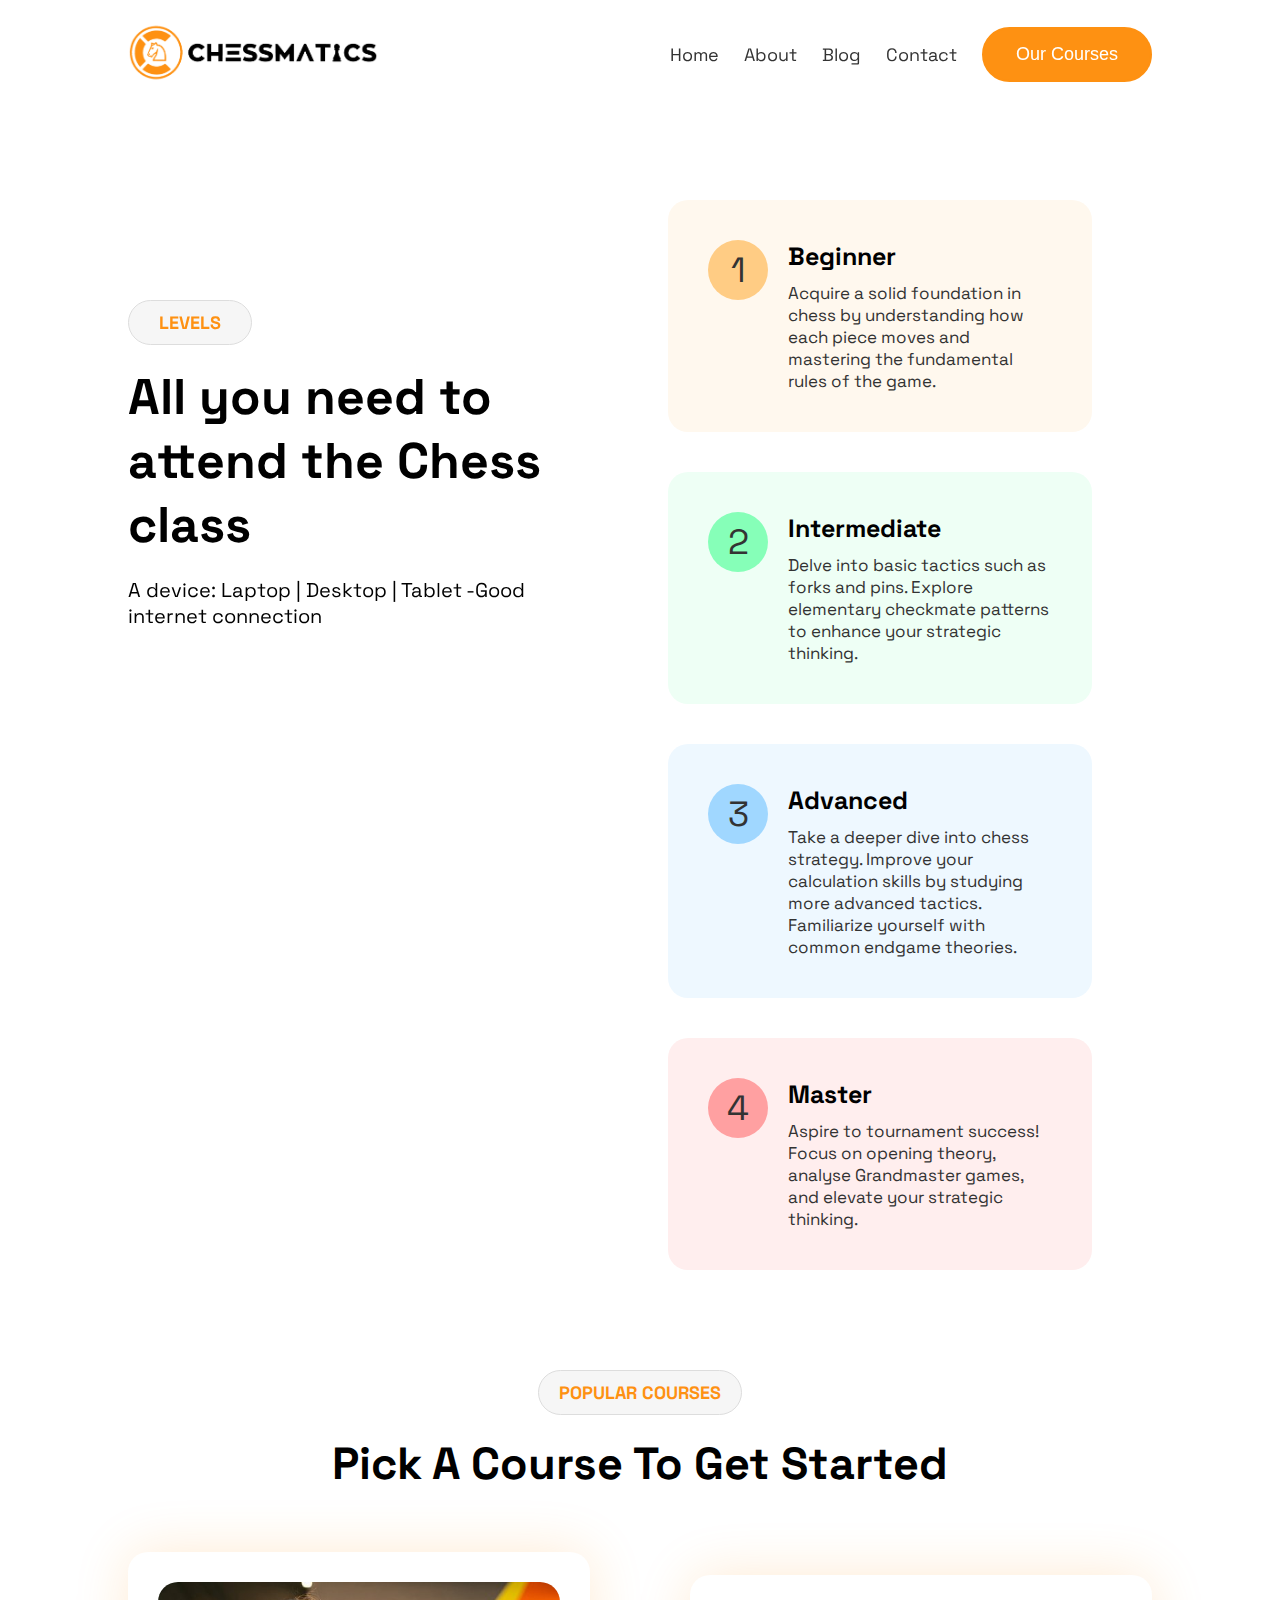
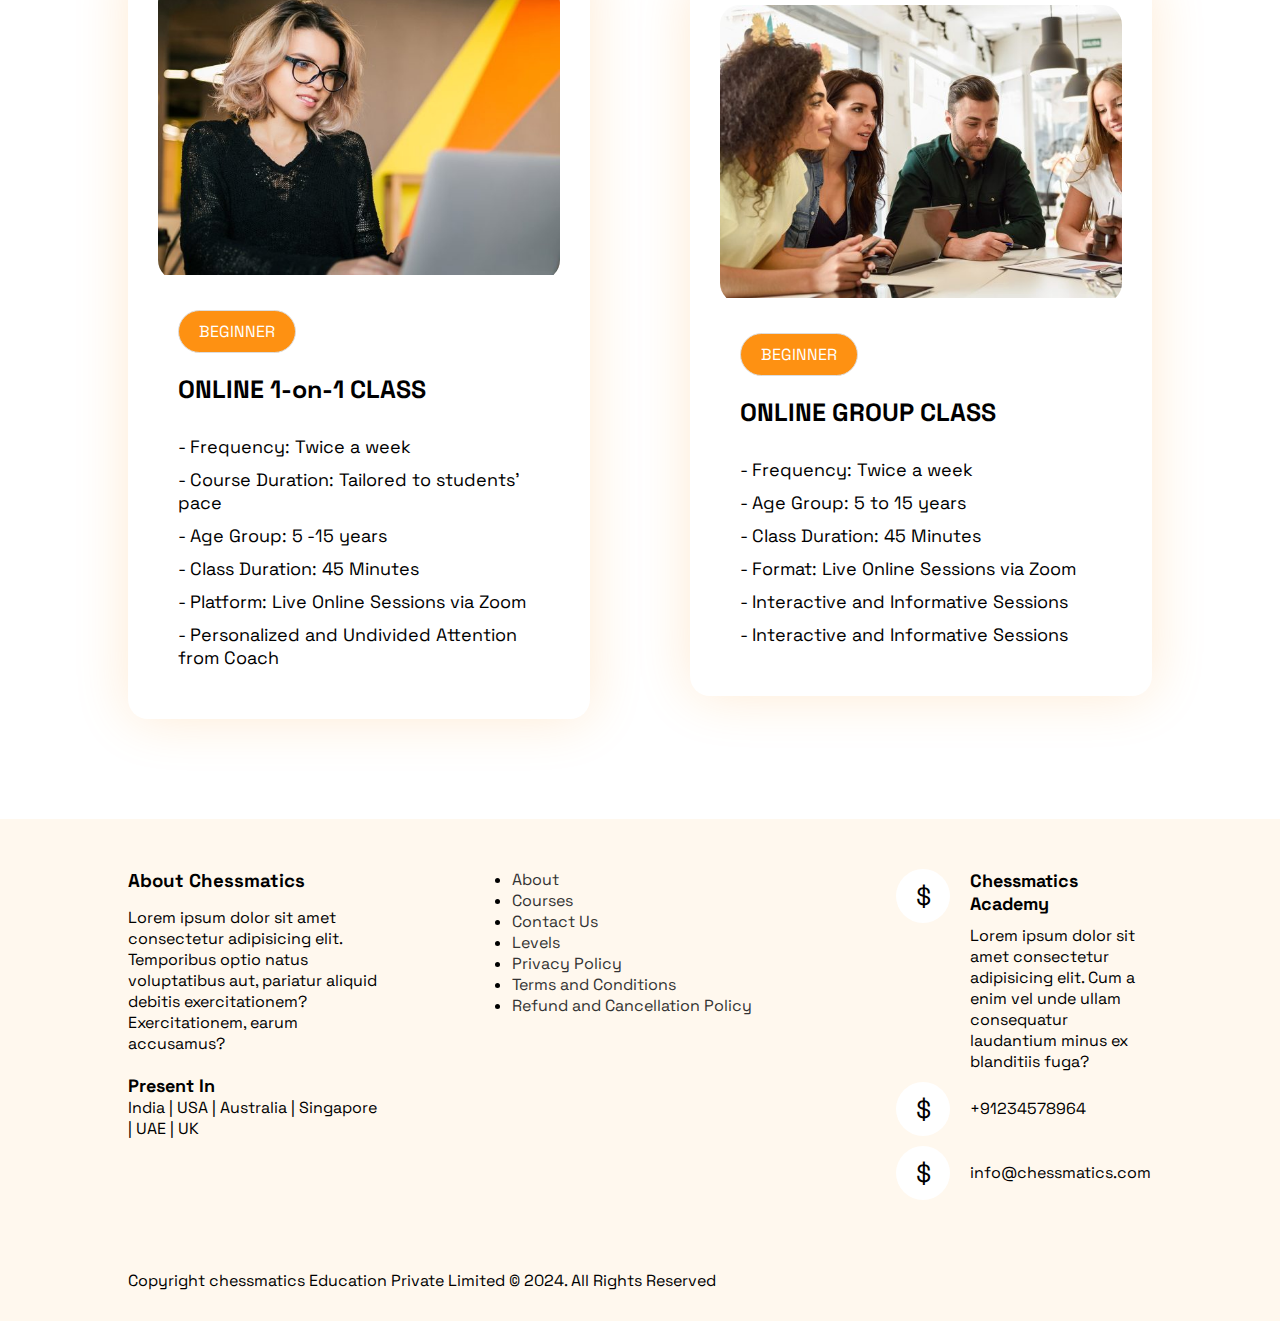
==== courses.html @ 4edd831e "first commit" ====
<!DOCTYPE html>
<html lang="en">
  <head>
    <meta charset="UTF-8" />
    <meta name="viewport" content="width=device-width, initial-scale=1.0" />
    <title>Chess Academy</title>
    <link rel="stylesheet" href="./css/style.css" />
  </head>
  <body>
    <header>
      <div class="container">
        <nav class="my-nav">
          <input type="checkbox" id="nav-check" checked />
          <div class="logo">
            <img src="./images/logo.png" alt="" />
          </div>
          <ul class="nav-links">
            <li><a href="./index.html">Home</a></li>
            <li><a href="#">About</a></li>
            <li><a href="#">Blog</a></li>
            <li><a href="#">Contact</a></li>
            <li><button>Our Courses</button></li>
          </ul>

          <div class="nav-btn">
            <label for="nav-check">
              <span></span>
              <span></span>
              <span></span>
            </label>
          </div>
        </nav>
      </div>
    </header>

    <section id="levels ">
      <div class="container coursesLevels">
        <div class="levelsContent">
          <div class="levelsLeft">
            <h5>Levels</h5>
            <h2>All you need to attend the Chess class</h2>
            <p>A device: Laptop | Desktop | Tablet -Good internet connection</p>
          </div>
          <div class="levelsRight">
            <div class="levelBox">
              <div class="levelBadge">1</div>
              <div>
                <h4>Beginner</h4>
                <p>
                  Acquire a solid foundation in chess by understanding how each
                  piece moves and mastering the fundamental rules of the game.
                </p>
              </div>
            </div>
            <div class="levelBox">
              <div class="levelBadge">2</div>
              <div>
                <h4>Intermediate</h4>
                <p>
                  Delve into basic tactics such as forks and pins. Explore
                  elementary checkmate patterns to enhance your strategic
                  thinking.
                </p>
              </div>
            </div>
            <div class="levelBox">
              <div class="levelBadge">3</div>
              <div>
                <h4>Advanced</h4>
                <p>
                  Take a deeper dive into chess strategy. Improve your
                  calculation skills by studying more advanced tactics.
                  Familiarize yourself with common endgame theories.
                </p>
              </div>
            </div>
            <div class="levelBox">
              <div class="levelBadge">4</div>
              <div>
                <h4>Master</h4>
                <p>
                  Aspire to tournament success! Focus on opening theory, analyse
                  Grandmaster games, and elevate your strategic thinking.
                </p>
              </div>
            </div>
          </div>
        </div>
      </div>
    </section>

    <section id="courses">
      <div class="container">
        <div class="heading">
          <h4>popular courses</h4>
          <h2>Pick A Course To Get Started</h2>
        </div>

        <div class="courseGrid">
          <div class="courseBox">
            <div class="courseImage">
              <img src="./images/course1.jpg" alt="course image" />
            </div>
            <div class="courseContent">
              <div class="courseBadge">Beginner</div>
              <h3>ONLINE 1-on-1 CLASS</h3>
              <div class="courseDetails">
                <p>- Frequency: Twice a week</p>
                <p>- Course Duration: Tailored to students' pace</p>
                <p>- Age Group: 5 -15 years</p>
                <p>- Class Duration: 45 Minutes</p>
                <p>- Platform: Live Online Sessions via Zoom</p>
                <p>- Personalized and Undivided Attention from Coach</p>
              </div>
            </div>
          </div>
          <div class="courseBox">
            <div class="courseImage">
              <img src="./images/course2.jpg" alt="course image" />
            </div>
            <div class="courseContent">
              <div class="courseBadge">Beginner</div>
              <h3>ONLINE GROUP CLASS</h3>
              <div class="courseDetails">
                <p>- Frequency: Twice a week</p>
                <p>- Age Group: 5 to 15 years</p>
                <p>- Class Duration: 45 Minutes</p>
                <p>- Format: Live Online Sessions via Zoom</p>
                <p>- Interactive and Informative Sessions</p>
                <p>- Interactive and Informative Sessions</p>
              </div>
            </div>
          </div>
        </div>
      </div>
    </section>


    <footer>
      <div class="container">
        <div class="footerTop">
          <div class="footerAbout">
            <h3>About Chessmatics</h3>
            <p>
              Lorem ipsum dolor sit amet consectetur adipisicing elit.
              Temporibus optio natus voluptatibus aut, pariatur aliquid debitis
              exercitationem? Exercitationem, earum accusamus?
            </p>

            <div>
              <h5>Present In</h5>
              <p>India | USA | Australia | Singapore | UAE | UK</p>
            </div>
          </div>
          <div class="footerLinks">
            <ul>
              <li><a href="#">About</a></li>
              <li><a href="#">Courses</a></li>
              <li><a href="#">Contact Us</a></li>
              <li><a href="#">Levels</a></li>
              <li><a href="#">Privacy Policy</a></li>
              <li><a href="#">Terms and Conditions</a></li>
              <li><a href="#">Refund and Cancellation Policy</a></li>
            </ul>
          </div>
          <div class="footerContact">
            <div>
              <span>$</span>
              <div>
                <h5>Chessmatics Academy</h5>
                <p>
                  Lorem ipsum dolor sit amet consectetur adipisicing elit. Cum a
                  enim vel unde ullam consequatur laudantium minus ex blanditiis
                  fuga?
                </p>
              </div>
            </div>
            <div>
              <span>$</span>
              <span>+91234578964</span>
            </div>
            <div>
              <span>$</span>
              <span>info@chessmatics.com</span>
            </div>
          </div>
        </div>
        <div class="foooterBottom">
          Copyright chessmatics Education Private Limited © 2024. All Rights
          Reserved
        </div>
      </div>
    </footer>

    <script>
      window.addEventListener("scroll", function () {
        let header = document.querySelector("header");
        header.classList.toggle("sticky", window.scrollY > 0);
      });
    </script>
  </body>
</html>
---- css/style.css ----
@import url("https://fonts.googleapis.com/css2?family=Space+Grotesk:wght@300..700&family=Urbanist:ital,wght@0,100..900;1,100..900&display=swap");

* {
  margin: 0;
  padding: 0;
  box-sizing: border-box;
}

html {
  scroll-behavior: smooth;
}

body {
  font-family: "Space Grotesk", sans-serif;
  overflow-x: hidden;
}

:root {
  --primaryColor: #fe9112;
  --black: #333;
  --white: #fff;
}

.container {
  width: 80vw;
  margin: 0 auto;
}

ul {
  list-style: none;
}

a {
  text-decoration: none;
}

img {
  width: 100%;
  height: 100%;
}

/* Navbar start  */

header {
  position: fixed;
  left: 0;
  top: 0;
  width: 100%;
  padding: 20px 0;
  transition: 0.5s;
  z-index: 10000;
}

header.sticky {
  background: var(--white);
  padding: 10px 0;
}

.my-nav > .nav-btn {
  display: none;
}

.my-nav > #nav-check {
  display: none;
}

header .container {
  position: relative;
}

nav {
  display: flex;
  align-items: center;
  justify-content: space-between;
}

.logo {
  max-width: 250px;
}

.nav-links {
  display: flex;
  align-items: center;
  justify-content: center;
  gap: 25px;
}

.nav-links li a {
  color: var(--black);
  font-size: 18px;
}

.nav-links li:hover a {
  transition: all 0.25s ease;
  color: var(--primaryColor);
}

.nav-links button {
  outline: none;
  border: none;
  background: var(--primaryColor);
  border: 2px solid var(--primaryColor);
  padding: 15px 32px;
  color: #fff;
  font-size: 18px;
  border-radius: 60px;
  cursor: pointer;
  transition: all 0.3s ease;
}

.nav-links button:hover {
  background: transparent;
  border: 2px solid var(--primaryColor);
  color: var(--black);
}

@media (max-width: 760px) {
  .logo {
    max-width: 200px;
  }


  .my-nav > .nav-btn {
    display: inline-block;
    position: absolute;
    right: 10px;
    top: 5px;
  }
  .my-nav > .nav-btn > label {
    transition: 0.6s;
    display: inline-block;
    width: 50px;
    height: 50px;
    padding: 13px;
    cursor: pointer;
  }
  .my-nav > .nav-btn > label span {
    transition: 0.2s;
  }

  #nav-check:checked ~ .nav-btn > label span:first-child {
    rotate: 45deg;
    transform-origin: top left;
    margin-left: 2px;
  }
  #nav-check:checked ~ .nav-btn > label span:last-child {
    rotate: -45deg;
    margin-top: -13px;
    transform-origin: bottom right;
  }
  #nav-check:checked ~ .nav-btn > label span:nth-child(2) {
    display: none !important;
  }

  .my-nav > .nav-btn > label > span {
    display: block;
    width: 25px;
    height: 10px;
    border-top: 2px solid #000000;
  }
  .my-nav > .nav-links {
    position: absolute;
    display: block;
    width: 100vw;
    background-color: #ffffff;
    height: 0px;
    transition: all 0.3s ease-in;
    overflow-y: hidden;
    top: 65px;
    left: -15px;
    padding: 0px 20px;
    display: flex;
    flex-direction: column;
    align-items: flex-start;
    justify-content: start;
  }

  .my-nav > .nav-links > a {
    display: block;
    width: 100%;
  }
  .my-nav > #nav-check:not(:checked) ~ .nav-links {
    height: 0px;
  }
  .my-nav > #nav-check:checked ~ .nav-links {
    height: calc(100vh - 50px);
    overflow-y: auto;
    padding: 20px 20px;
  }
}
/* Navbar end  */

/* Hero Start  */

#hero {
  background: url(../images/2.jpg);
  width: 100vw;
  height: 100vh;
}

.heroInner {
  display: flex;
  height: 100vh;
  width: 100%;
  align-items: center;
  justify-content: space-between;
  gap: 50px;
}

.heroContent {
  width: 100%;
}

.heroContent h4 {
  background: var(--white);
  display: inline-block;
  padding: 15px 25px;
  border-radius: 50px;
  color: var(--primaryColor);
  font-size: 20px;
  text-transform: uppercase;
  margin-bottom: 20px;
}

.heroContent h1 {
  font-size: 75px;
  line-height: 1.1em;
  font-weight: 700;
  margin-bottom: 20px;
}

.heroContent p {
  font-size: 18px;
  margin-bottom: 20px;
}

.heroContent button {
}

.heroContent button {
  outline: none;
  border: none;
  background: var(--primaryColor);
  border: 2px solid var(--primaryColor);
  padding: 18px 52px;
  color: #fff;
  font-size: 18px;
  border-radius: 60px;
  cursor: pointer;
  transition: all 0.3s ease;
}

.heroContent button:hover {
  background: transparent;
  border: 2px solid var(--primaryColor);
  color: var(--black);
}

.heroImage {
  width: 100%;
}

/* Hero end  */

/* Levels Start  */

#levels {
  padding: 100px 0;
}

.levelsContent {
  display: flex;
  align-items: flex-start;
  justify-content: center;
  position: relative;
}

.levelsLeft,
.levelsRight {
  width: 100%;
}

.levelsLeft {
  position: sticky;
  top: 200px;
}

.levelsLeft h5 {
  padding: 10px 30px;
  margin-bottom: 20px;
  font-size: 18px;
  color: var(--primaryColor);
  background: #f6f6f6;
  border: 1px solid #ddd;
  display: inline-block;
  border-radius: 50px;
  text-transform: uppercase;
}

.levelsLeft h2 {
  font-size: 50px;
  margin-bottom: 20px;
}

.levelsLeft p {
  font-size: 20px;
}

.levelsRight {
  display: flex;
  flex-direction: column;
  gap: 40px;
  padding: 0 60px;
}

.levelBox {
  padding: 40px 40px;
  border-radius: 20px;
  display: flex;
  gap: 20px;
  align-items: flex-start;
  justify-content: center;
  background: #f5f5f5;
  max-width: 600px;
}

.levelBox:nth-child(1) {
  background: #fff8ee;
}
.levelBox:nth-child(2) {
  background: #eefff5;
}
.levelBox:nth-child(3) {
  background: #eef8ff;
}
.levelBox:nth-child(4) {
  background: #ffeeee;
}

.levelBox h4 {
  font-size: 25px;
  margin-bottom: 10px;
}

.levelBox p {
  font-size: 17px;
  color: var(--black);
}

.levelBadge {
  padding: 30px;
  height: 50px;
  width: 50px;
  border-radius: 50%;
  display: flex;
  align-items: center;
  justify-content: center;
  background: var(--primaryColor);
  font-size: 35px;
  color: var(--black);
}

.levelBox:nth-child(1) .levelBadge {
  background: #ffcc84;
}
.levelBox:nth-child(2) .levelBadge {
  background: #86ffb8;
}
.levelBox:nth-child(3) .levelBadge {
  background: #a0d7ff;
}
.levelBox:nth-child(4) .levelBadge {
  background: #ffa0a1;
}

.coursesLevels{
  padding-top: 200px;
}

.coursesLevels .levelsLeft{
  top: 300px;
}

/* Levels end  */

/* Choose Us Start */

#whyChooseUs {
  padding: 100px 0;
  background: #f9f7f3;
}

.heading {
  text-align: center;
  margin-bottom: 60px;
}

.heading h4 {
  background: #f6f6f6;
  display: inline-block;
  padding: 10px 20px;
  border-radius: 50px;
  border: 1px solid #ddd;
  color: var(--primaryColor);
  font-size: 18px;
  text-transform: uppercase;
  margin-bottom: 20px;
}

.heading h2 {
  font-size: 45px;
}

.heading h2 span {
  color: var(--primaryColor);
}

.chooseGrid {
  display: flex;
  align-items: center;
  justify-content: center;
  flex-wrap: wrap;
  gap: 30px;
}

.chooseBox {
  background: var(--white);
  padding: 30px;
  display: flex;
  flex-direction: column;
  align-items: center;
  justify-content: center;
  gap: 20px;
  text-align: center;
  width: 32%;
  min-height: 280px;
  border-radius: 20px;
  border: 2px solid var(--white);
}

.chooseBox:hover {
  box-shadow: rgba(254, 145, 18, 0.2) 0px 0px 55px -2px;
  border-color: var(--primaryColor);
}

.chooseBox p {
  margin-bottom: 10px;
}

.chooseBadge {
  padding: 20px;
  width: 60px;
  height: 60px;
  border-radius: 50%;
  font-size: 25px;
  display: flex;
  align-items: center;
  justify-content: center;
  background: #fe901221;
  color: var(--primaryColor);
}

.chooseBox h3 {
  font-size: 25px;
}

/* Choose Us end */

/* Course Start  */

#courses {
  padding: 100px 0;
}

.courseGrid {
  display: flex;
  align-items: center;
  justify-content: space-between;
  gap: 100px;
}

.courseBox {
  width: 100%;
  box-shadow: rgba(254, 145, 18, 0.2) 0px 0px 55px -2px;
  padding: 30px;

  gap: 10px;
  border-radius: 20px;
}

.courseContent {
  display: flex;
  align-items: flex-start;
  flex-direction: column;
  padding: 20px 20px;
  gap: 10px;
}

.courseImage {
  width: 100%;
  height: auto;
  border-radius: 20px;
  overflow: hidden;
}

.courseBadge {
  padding: 10px 20px;
  border-radius: 50px;
  border: 1px solid #ddd;
  background: var(--primaryColor);
  color: var(--white);
  font-size: 16px;
  text-transform: uppercase;
  margin-bottom: 20px;
  margin: 10px 0 10px 0;
}

.courseBox h3 {
  font-size: 25px;
}

.courseDetails {
  display: flex;
  flex-direction: column;
  align-items: flex-start;
  gap: 10px;
  font-size: 18px;
  margin-top: 20px;
}

/* Course end  */

/* Advantage Start  */

#advantage {
  padding: 100px 0;
}

#advantage h2 {
  font-size: 55px;
}

.advantageGrid {
  display: flex;
  align-items: center;
  justify-content: center;
  gap: 60px;
  row-gap: 100px;
  margin-top: 100px;
  flex-wrap: wrap;
}

.advantageBox {
  display: flex;
  flex-direction: column;
  align-items: center;
  justify-content: center;
  text-align: center;
  gap: 20px;
  width: 30%;
}

.advantageBox img {
  width: 80px;
}

.advantageBox p {
  font-size: 18px;
}

/* Advantage end */

/* Footer Start  */

footer {
  background: #fff8ee;
  padding-top: 50px;
  padding-bottom: 30px;
}

.footerTop {
  display: flex;
  align-items: self-start;
  justify-content: space-between;
  gap: 40px;
  padding-bottom: 70px;
}

.footerAbout {
  display: flex;
  flex-direction: column;
  gap: 15px;
}

.footerAbout h5 {
  font-size: 18px;
  margin-top: 5px;
}

.footerLinks ul {
  list-style: disc;
}

.footerLinks a {
  color: var(--black);
}

.footerContact {
  display: flex;
  flex-direction: column;
  gap: 10px;
}

.footerContact > div {
  display: flex;
  align-items: center;
  gap: 20px;
}

.footerContact > div > span:nth-child(1) {
  width: 40px;
  height: 40px;
  background: var(--white);
  padding: 27px;
  display: flex;
  align-items: center;
  justify-content: center;
  border-radius: 50px;
  font-size: 25px;
}

.footerContact > div > span:first-child {
  align-self: self-start;
}

.footerContact h5{
  font-size: 18px;
  margin-bottom: 10px;
}

.footerTop > div {
  width: 25%;
}

/* Footer end */



@media screen and (max-width: 1200px) {
  .container{
    width: 90vw;
  }

  .chooseBox{
    width: 48%;
    min-height: 300px;
  }

  .levelsRight{
    padding: 0;
  }

  .advantageBox{
    width: 47%;
  }
}
@media screen and (max-width: 768px) {
  .container{
    width: 92vw;
  }

  .heroContent h1{
    font-size: 40px;
  }

  #hero{
    height: auto;
  }

  .heroInner{
    flex-direction: column;
    padding-top: 150px;
    height: auto;
  }

  .levelsContent{
    flex-direction: column;
  }

  .levelsLeft{
    position: static;
    margin-bottom: 60px;
  }

  .levelsLeft h2{
    font-size: 35px;
  }

  .levelsRight{
    padding: 0 5px;
  }


  .chooseBox{
    width: 100%;
    min-height: 300px;
  }

  .courseGrid{
    flex-direction: column;
    gap: 30px;
  }

  .advantageBox{
    width: 100%;
  }

  .footerTop{
    flex-direction: column;
    padding: 50px 20px;
  }

  .footerTop > div{
    width: 100%;
  }
}


@media screen and (max-width: 600px) {
  .heroContent{
    display: flex;
    flex-direction: column;
    text-align: center;
    align-items: center;
    justify-content: center;
  }
  .levelBox{
    padding: 20px;
  }
  p{
    font-size: 16px ;
  }
  .levelBox p{
    font-size: 16px;
  }
}
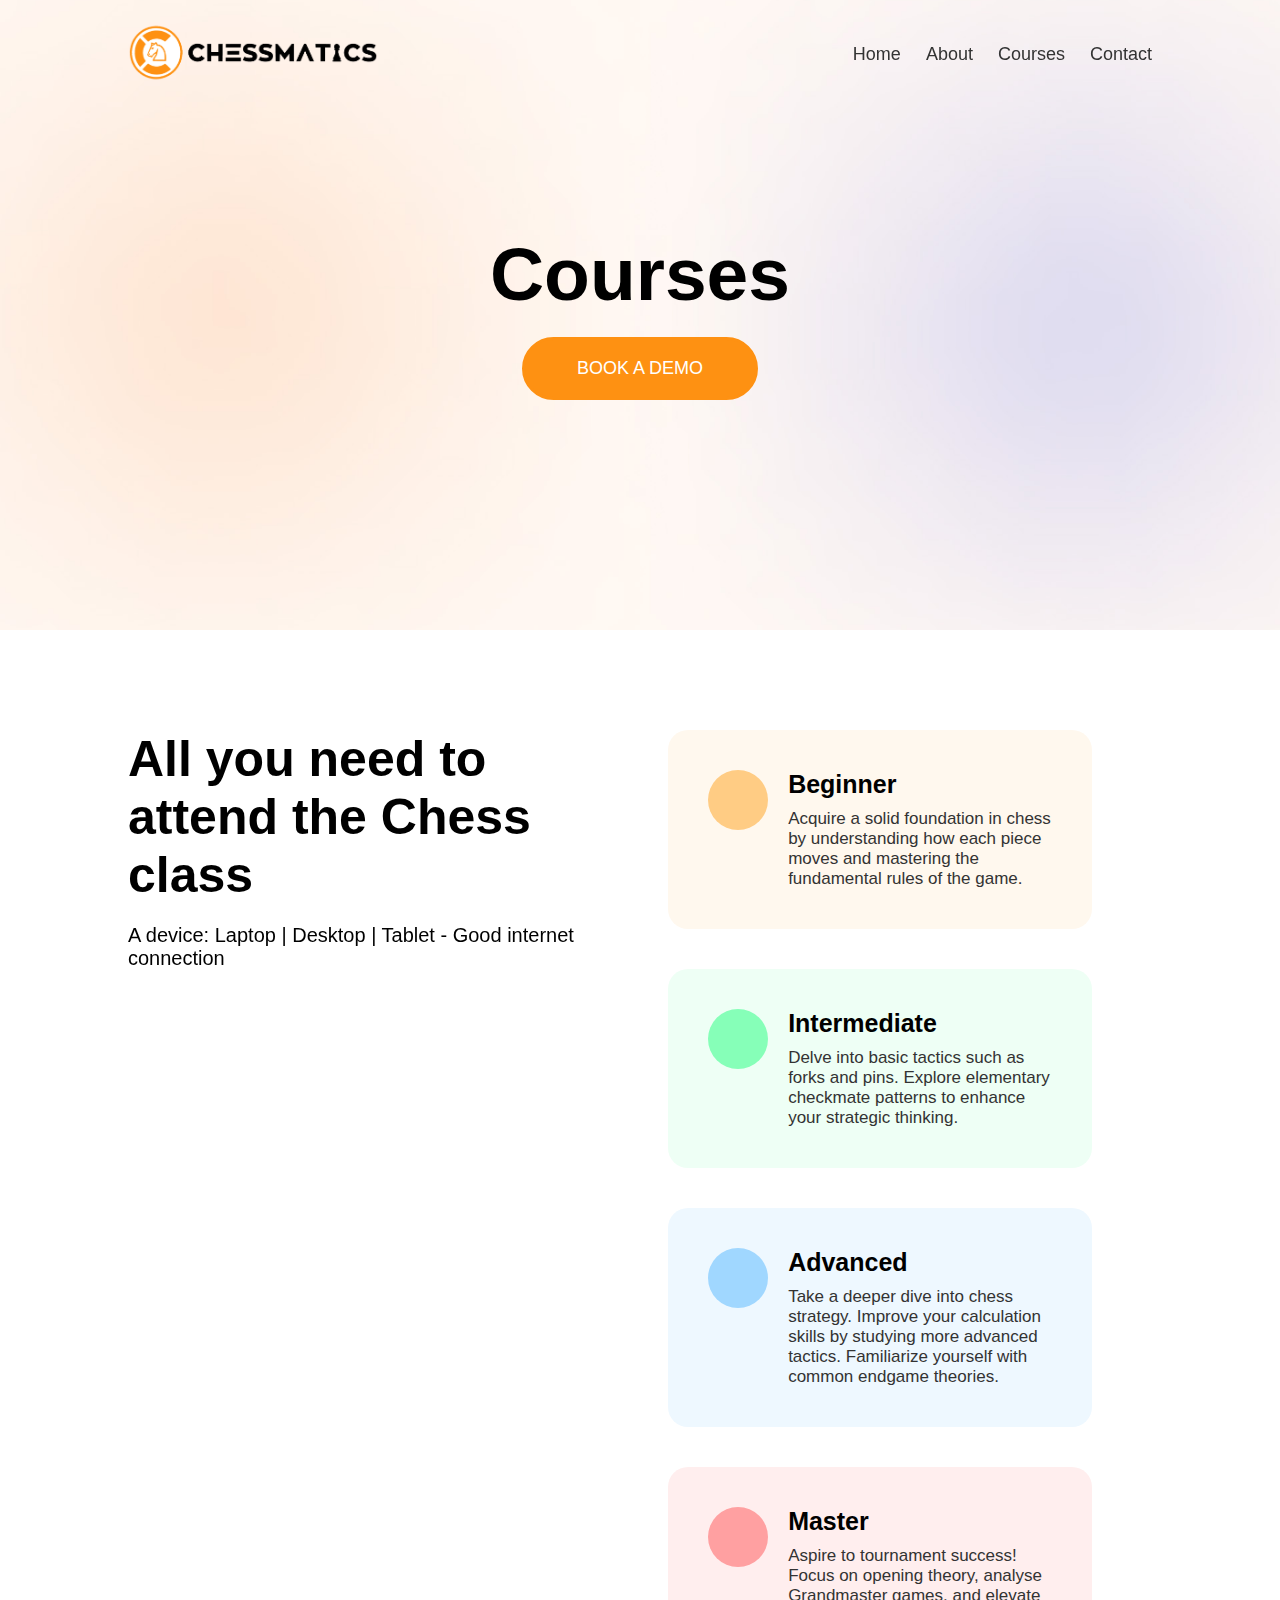
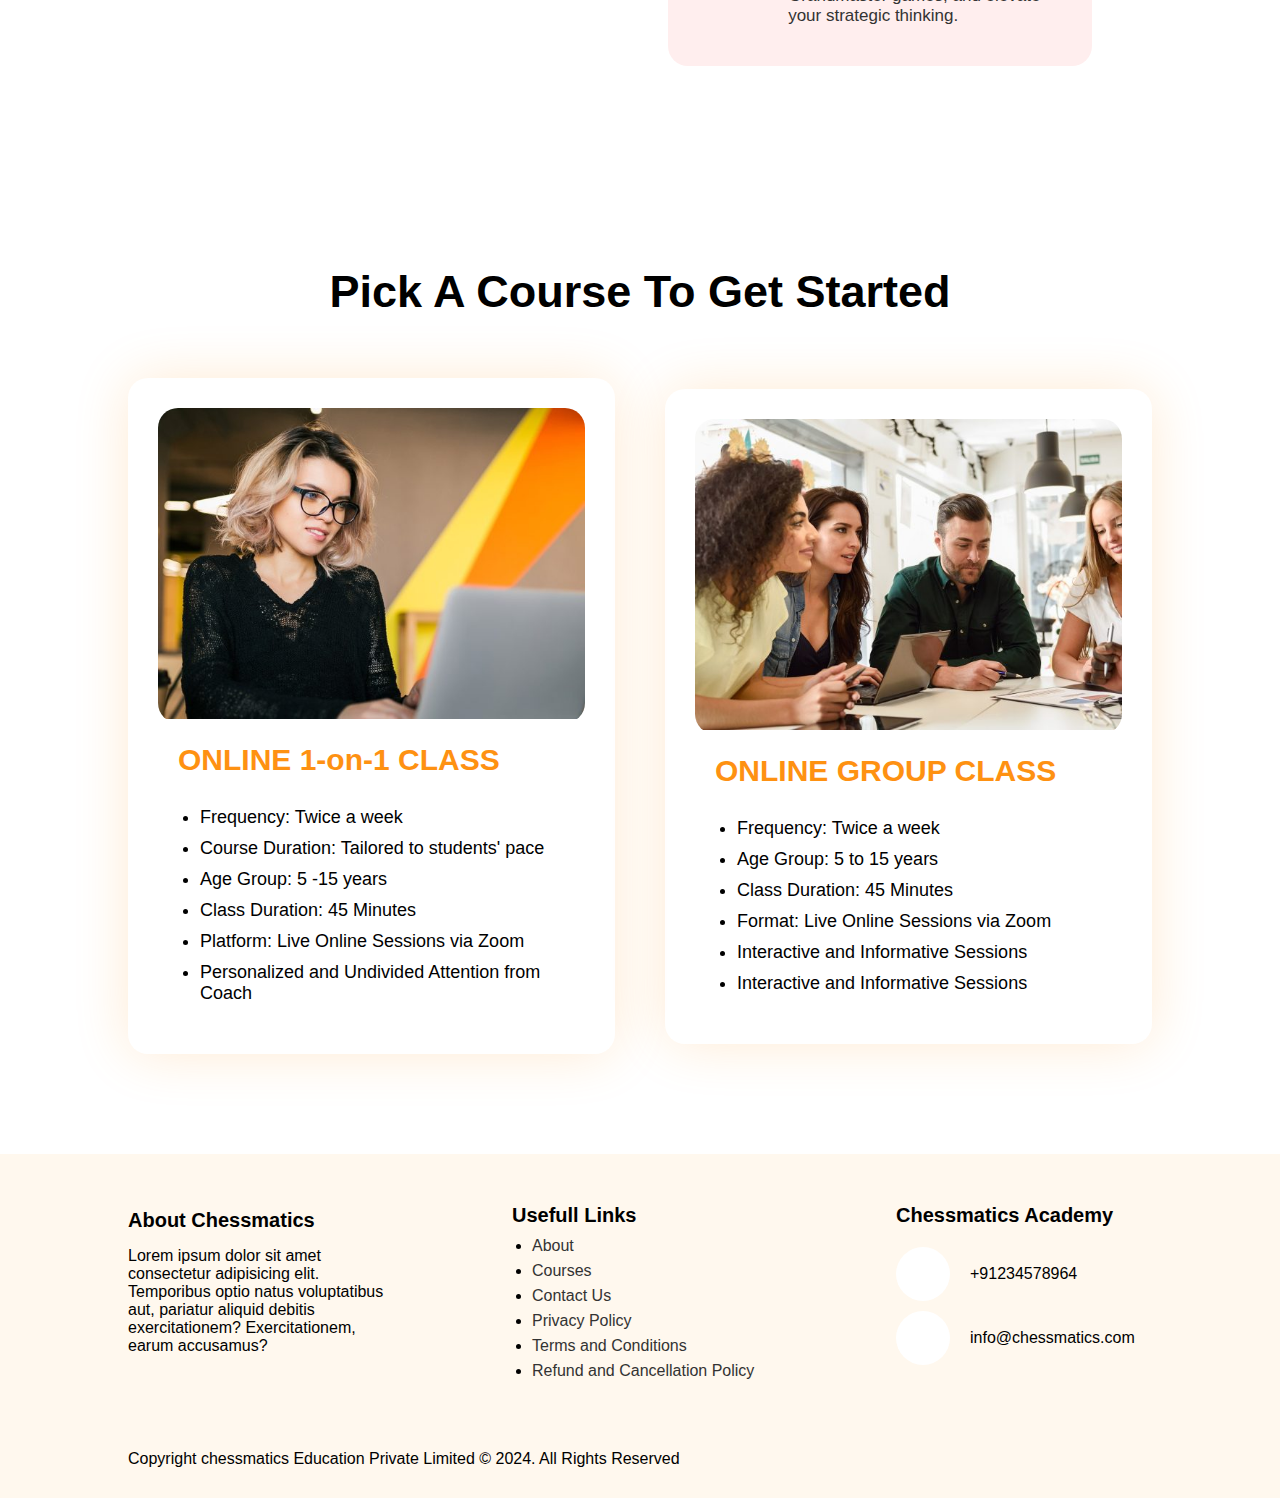
==== commit e6af8a03: "final touch" ====
--- a/courses.html
+++ b/courses.html
@@ -4,22 +4,40 @@
     <meta charset="UTF-8" />
     <meta name="viewport" content="width=device-width, initial-scale=1.0" />
     <title>Chess Academy</title>
+    <link
+      rel="stylesheet"
+      href="https://cdnjs.cloudflare.com/ajax/libs/font-awesome/6.5.2/css/all.min.css"
+      integrity="sha512-SnH5WK+bZxgPHs44uWIX+LLJAJ9/2PkPKZ5QiAj6Ta86w+fsb2TkcmfRyVX3pBnMFcV7oQPJkl9QevSCWr3W6A=="
+      crossorigin="anonymous"
+      referrerpolicy="no-referrer"
+    />
     <link rel="stylesheet" href="./css/style.css" />
   </head>
   <body>
+
+    <div class="popupForm">
+      <from class="form">
+        <i class="fa-solid fa-xmark"></i>
+        <h3>BOOK A DEMO</h3>
+        <input type="text" placeholder="Parents Name">
+      <input type="text" placeholder="Child Name">
+      <input type="text" placeholder="Phone Number">
+      <button type="submit">Submit</button>
+      </from>
+    </div>
+
     <header>
       <div class="container">
         <nav class="my-nav">
-          <input type="checkbox" id="nav-check" checked />
+          <input type="checkbox" id="nav-check" />
           <div class="logo">
             <img src="./images/logo.png" alt="" />
           </div>
           <ul class="nav-links">
             <li><a href="./index.html">Home</a></li>
             <li><a href="#">About</a></li>
-            <li><a href="#">Blog</a></li>
+            <li><a href="./courses.html">Courses</a></li>
             <li><a href="#">Contact</a></li>
-            <li><button>Our Courses</button></li>
           </ul>
 
           <div class="nav-btn">
@@ -33,17 +51,34 @@
       </div>
     </header>
 
-    <section id="levels ">
-      <div class="container coursesLevels">
+
+
+
+
+    <section id="courseHero">
+      <div class="container">
+        <div class="courseHeroInner">
+            <h1>Courses</h1>
+            <button class="book">BOOK A DEMO</button>
+        </div>
+      </div>
+    </section>
+
+    <section id="levels">
+      <div class="container">
         <div class="levelsContent">
           <div class="levelsLeft">
-            <h5>Levels</h5>
             <h2>All you need to attend the Chess class</h2>
-            <p>A device: Laptop | Desktop | Tablet -Good internet connection</p>
+            <p>
+              A device: <i class="fa-solid fa-laptop"></i> Laptop |
+              <i class="fa-solid fa-desktop"></i> Desktop |
+              <i class="fa-solid fa-tablet-screen-button"></i> Tablet - Good
+              internet connection
+            </p>
           </div>
           <div class="levelsRight">
             <div class="levelBox">
-              <div class="levelBadge">1</div>
+              <div class="levelBadge"><i class="fa-solid fa-cow"></i></div>
               <div>
                 <h4>Beginner</h4>
                 <p>
@@ -53,7 +88,7 @@
               </div>
             </div>
             <div class="levelBox">
-              <div class="levelBadge">2</div>
+              <div class="levelBadge"><i class="fa-solid fa-horse"></i></div>
               <div>
                 <h4>Intermediate</h4>
                 <p>
@@ -64,7 +99,9 @@
               </div>
             </div>
             <div class="levelBox">
-              <div class="levelBadge">3</div>
+              <div class="levelBadge">
+                <i class="fa-solid fa-republican"></i>
+              </div>
               <div>
                 <h4>Advanced</h4>
                 <p>
@@ -75,7 +112,7 @@
               </div>
             </div>
             <div class="levelBox">
-              <div class="levelBadge">4</div>
+              <div class="levelBadge"><i class="fa-solid fa-dragon"></i></div>
               <div>
                 <h4>Master</h4>
                 <p>
@@ -89,10 +126,10 @@
       </div>
     </section>
 
+
     <section id="courses">
       <div class="container">
         <div class="heading">
-          <h4>popular courses</h4>
           <h2>Pick A Course To Get Started</h2>
         </div>
 
@@ -102,33 +139,32 @@
               <img src="./images/course1.jpg" alt="course image" />
             </div>
             <div class="courseContent">
-              <div class="courseBadge">Beginner</div>
               <h3>ONLINE 1-on-1 CLASS</h3>
-              <div class="courseDetails">
-                <p>- Frequency: Twice a week</p>
-                <p>- Course Duration: Tailored to students' pace</p>
-                <p>- Age Group: 5 -15 years</p>
-                <p>- Class Duration: 45 Minutes</p>
-                <p>- Platform: Live Online Sessions via Zoom</p>
-                <p>- Personalized and Undivided Attention from Coach</p>
-              </div>
-            </div>
-          </div>
+              <ul class="courseDetails">
+                <li>Frequency: Twice a week</li>
+                <li>Course Duration: Tailored to students' pace</li>
+                <li>Age Group: 5 -15 years</li>
+                <li>Class Duration: 45 Minutes</li>
+                <li>Platform: Live Online Sessions via Zoom</li>
+                <li>Personalized and Undivided Attention from Coach</li>
+              </ul>
+            </div>
+          </div>
+
           <div class="courseBox">
             <div class="courseImage">
               <img src="./images/course2.jpg" alt="course image" />
             </div>
             <div class="courseContent">
-              <div class="courseBadge">Beginner</div>
               <h3>ONLINE GROUP CLASS</h3>
-              <div class="courseDetails">
-                <p>- Frequency: Twice a week</p>
-                <p>- Age Group: 5 to 15 years</p>
-                <p>- Class Duration: 45 Minutes</p>
-                <p>- Format: Live Online Sessions via Zoom</p>
-                <p>- Interactive and Informative Sessions</p>
-                <p>- Interactive and Informative Sessions</p>
-              </div>
+              <ul class="courseDetails">
+                <li>Frequency: Twice a week</li>
+                <li>Age Group: 5 to 15 years</li>
+                <li>Class Duration: 45 Minutes</li>
+                <li>Format: Live Online Sessions via Zoom</li>
+                <li>Interactive and Informative Sessions</li>
+                <li>Interactive and Informative Sessions</li>
+              </ul>
             </div>
           </div>
         </div>
@@ -140,47 +176,32 @@
       <div class="container">
         <div class="footerTop">
           <div class="footerAbout">
-            <h3>About Chessmatics</h3>
+            <h5>About Chessmatics</h5>
             <p>
               Lorem ipsum dolor sit amet consectetur adipisicing elit.
               Temporibus optio natus voluptatibus aut, pariatur aliquid debitis
               exercitationem? Exercitationem, earum accusamus?
             </p>
-
-            <div>
-              <h5>Present In</h5>
-              <p>India | USA | Australia | Singapore | UAE | UK</p>
-            </div>
           </div>
           <div class="footerLinks">
+            <h5>Usefull Links</h5>
             <ul>
               <li><a href="#">About</a></li>
               <li><a href="#">Courses</a></li>
               <li><a href="#">Contact Us</a></li>
-              <li><a href="#">Levels</a></li>
               <li><a href="#">Privacy Policy</a></li>
               <li><a href="#">Terms and Conditions</a></li>
               <li><a href="#">Refund and Cancellation Policy</a></li>
             </ul>
           </div>
           <div class="footerContact">
+            <h5>Chessmatics Academy</h5>
             <div>
-              <span>$</span>
-              <div>
-                <h5>Chessmatics Academy</h5>
-                <p>
-                  Lorem ipsum dolor sit amet consectetur adipisicing elit. Cum a
-                  enim vel unde ullam consequatur laudantium minus ex blanditiis
-                  fuga?
-                </p>
-              </div>
+              <span><i class="fa-solid fa-phone"></i></span>
+              <span>+91234578964</span>
             </div>
             <div>
-              <span>$</span>
-              <span>+91234578964</span>
-            </div>
-            <div>
-              <span>$</span>
+              <span> <i class="fa-regular fa-envelope"></i> </span>
               <span>info@chessmatics.com</span>
             </div>
           </div>
@@ -192,11 +213,6 @@
       </div>
     </footer>
 
-    <script>
-      window.addEventListener("scroll", function () {
-        let header = document.querySelector("header");
-        header.classList.toggle("sticky", window.scrollY > 0);
-      });
-    </script>
+    <script src="./js/script.js"></script>
   </body>
 </html>
--- a/css/style.css
+++ b/css/style.css
@@ -11,7 +11,7 @@
 }
 
 body {
-  font-family: "Space Grotesk", sans-serif;
+  font-family: sans-serif;
   overflow-x: hidden;
 }
 
@@ -53,6 +53,7 @@
 
 header.sticky {
   background: var(--white);
+  box-shadow: rgba(33, 35, 38, 0.1) 0px 10px 15px -10px;
   padding: 10px 0;
 }
 
@@ -118,7 +119,6 @@
   .logo {
     max-width: 200px;
   }
-
 
   .my-nav > .nav-btn {
     display: inline-block;
@@ -194,8 +194,37 @@
 
 #hero {
   background: url(../images/2.jpg);
+  background-size: cover;
+  background-repeat: no-repeat;
+  background-position: center;
   width: 100vw;
   height: 100vh;
+}
+#courseHero {
+  background: url(../images/2.jpg);
+  background-size: cover;
+  background-repeat: no-repeat;
+  background-position: center;
+  width: 100vw;
+  height: 70vh;
+}
+
+#courseHero .container {
+  height: 100%;
+}
+
+.courseHeroInner {
+  display: flex;
+  width: 100%;
+  height: 100%;
+  align-items: center;
+  justify-content: center;
+  flex-direction: column;
+  gap: 20px;
+}
+
+.courseHeroInner h1 {
+  font-size: 75px;
 }
 
 .heroInner {
@@ -234,14 +263,12 @@
   margin-bottom: 20px;
 }
 
-.heroContent button {
-}
-
-.heroContent button {
+.heroContent button,
+.courseHeroInner button {
   outline: none;
   border: none;
   background: var(--primaryColor);
-  border: 2px solid var(--primaryColor);
+  border: 3px solid var(--primaryColor);
   padding: 18px 52px;
   color: #fff;
   font-size: 18px;
@@ -250,9 +277,10 @@
   transition: all 0.3s ease;
 }
 
-.heroContent button:hover {
+.heroContent button:hover,
+.courseHeroInner button:hover {
   background: transparent;
-  border: 2px solid var(--primaryColor);
+  border: 3px solid var(--primaryColor);
   color: var(--black);
 }
 
@@ -373,11 +401,11 @@
   background: #ffa0a1;
 }
 
-.coursesLevels{
+.coursesLevels {
   padding-top: 200px;
 }
 
-.coursesLevels .levelsLeft{
+.coursesLevels .levelsLeft {
   top: 300px;
 }
 
@@ -431,7 +459,7 @@
   align-items: center;
   justify-content: center;
   gap: 20px;
-  text-align: center;
+  text-align: left;
   width: 32%;
   min-height: 280px;
   border-radius: 20px;
@@ -443,16 +471,22 @@
   border-color: var(--primaryColor);
 }
 
-.chooseBox p {
-  margin-bottom: 10px;
+.chooseBox ul {
+  list-style: disc;
+  font-size: 20px;
+  display: flex;
+  flex-direction: column;
+  gap: 10px;
+  padding: 0 30px;
+  align-self: flex-start;
 }
 
 .chooseBadge {
   padding: 20px;
-  width: 60px;
-  height: 60px;
+  width: 80px;
+  height: 80px;
   border-radius: 50%;
-  font-size: 25px;
+  font-size: 40px;
   display: flex;
   align-items: center;
   justify-content: center;
@@ -476,14 +510,13 @@
   display: flex;
   align-items: center;
   justify-content: space-between;
-  gap: 100px;
+  gap: 50px;
 }
 
 .courseBox {
-  width: 100%;
+  width: 50%;
   box-shadow: rgba(254, 145, 18, 0.2) 0px 0px 55px -2px;
   padding: 30px;
-
   gap: 10px;
   border-radius: 20px;
 }
@@ -516,7 +549,8 @@
 }
 
 .courseBox h3 {
-  font-size: 25px;
+  font-size: 30px;
+  color: var(--primaryColor);
 }
 
 .courseDetails {
@@ -526,6 +560,8 @@
   gap: 10px;
   font-size: 18px;
   margin-top: 20px;
+  list-style: disc;
+  margin-left: 22px;
 }
 
 /* Course end  */
@@ -534,6 +570,7 @@
 
 #advantage {
   padding: 100px 0;
+  padding-top: 0;
 }
 
 #advantage h2 {
@@ -560,12 +597,18 @@
   width: 30%;
 }
 
-.advantageBox img {
-  width: 80px;
+.advantageBox i {
+  font-size: 60px;
+  color: var(--primaryColor);
 }
 
 .advantageBox p {
   font-size: 18px;
+  line-height: 28px;
+}
+
+.advantageBox h3 {
+  font-size: 30px;
 }
 
 /* Advantage end */
@@ -599,6 +642,10 @@
 
 .footerLinks ul {
   list-style: disc;
+  display: flex;
+  flex-direction: column;
+  margin-left: 20px;
+  gap: 7px;
 }
 
 .footerLinks a {
@@ -633,9 +680,16 @@
   align-self: self-start;
 }
 
-.footerContact h5{
-  font-size: 18px;
+.footerContact h5 {
+  font-size: 20px;
   margin-bottom: 10px;
+}
+.footerLinks h5 {
+  font-size: 20px;
+  margin-bottom: 10px;
+}
+.footerAbout h5 {
+  font-size: 20px;
 }
 
 .footerTop > div {
@@ -644,103 +698,193 @@
 
 /* Footer end */
 
-
-
+.popupForm {
+  position: fixed;
+  display: none;
+  align-items: center;
+  justify-content: center;
+  flex-direction: column;
+  background: #0000004d;
+  width: 100vw;
+  height: 100vh;
+  z-index: 20000;
+}
+
+.popupForm.active {
+  display: flex;
+}
+
+.form {
+  position: relative;
+}
+
+.fa-xmark {
+  position: absolute;
+  top: 17px;
+  right: 20px;
+  font-size: 30px;
+  cursor: pointer;
+}
+
+.form {
+  background: #fff;
+  padding: 50px 35px;
+  border-radius: 20px;
+  display: flex;
+  align-items: flex-start;
+  gap: 20px;
+  justify-content: center;
+  flex-direction: column;
+  width: 500px;
+  height: 450px;
+}
+
+.form input {
+  padding: 15px 10px;
+  border: 1px solid #ddd;
+  border-radius: 10px;
+  font-size: 18px;
+  width: 100%;
+}
+
+.form h3 {
+  font-size: 30px;
+}
+
+.form button {
+  padding: 15px 32px;
+  background: var(--primaryColor);
+  color: var(--white);
+  border: 2px solid var(--primaryColor);
+  font-size: 18px;
+  border-radius: 50px;
+  cursor: pointer;
+}
+
+@media screen and (max-width: 1550px) {
+  #whyChooseUs .container {
+    width: 95vw;
+  }
+
+  .chooseBox {
+    width: 30%;
+  }
+
+  .advantageBox {
+    width: 29%;
+  }
+}
 @media screen and (max-width: 1200px) {
-  .container{
+  .container {
     width: 90vw;
   }
 
-  .chooseBox{
+  .chooseBox {
     width: 48%;
     min-height: 300px;
   }
 
-  .levelsRight{
+  .levelsRight {
     padding: 0;
   }
 
-  .advantageBox{
+  .advantageBox {
     width: 47%;
   }
 }
+
+@media screen and (max-width: 992px) {
+  .courseGrid {
+    flex-wrap: wrap;
+  }
+  .courseBox {
+    width: 100%;
+  }
+}
+
 @media screen and (max-width: 768px) {
-  .container{
+  .container {
     width: 92vw;
   }
 
-  .heroContent h1{
+  .form {
+    width: 90%;
+  }
+
+  .heroContent h1 {
     font-size: 40px;
   }
 
-  #hero{
+  #hero {
     height: auto;
   }
 
-  .heroInner{
+  .heroInner {
     flex-direction: column;
     padding-top: 150px;
     height: auto;
   }
 
-  .levelsContent{
+  .levelsContent {
     flex-direction: column;
   }
 
-  .levelsLeft{
+  .levelsLeft {
     position: static;
     margin-bottom: 60px;
   }
 
-  .levelsLeft h2{
+  .levelsLeft h2 {
     font-size: 35px;
   }
 
-  .levelsRight{
+  .levelsRight {
     padding: 0 5px;
   }
 
-
-  .chooseBox{
+  .chooseBox {
     width: 100%;
     min-height: 300px;
   }
 
-  .courseGrid{
+  .courseGrid {
     flex-direction: column;
     gap: 30px;
   }
 
-  .advantageBox{
+  .advantageBox {
     width: 100%;
   }
 
-  .footerTop{
+  .footerTop {
     flex-direction: column;
     padding: 50px 20px;
   }
 
-  .footerTop > div{
+  .footerTop > div {
     width: 100%;
   }
 }
 
-
 @media screen and (max-width: 600px) {
-  .heroContent{
+  .heroContent {
     display: flex;
     flex-direction: column;
     text-align: center;
     align-items: center;
     justify-content: center;
   }
-  .levelBox{
+  .form {
+    width: 92%;
     padding: 20px;
   }
-  p{
-    font-size: 16px ;
-  }
-  .levelBox p{
+  .levelBox {
+    padding: 20px;
+  }
+  p {
     font-size: 16px;
   }
-}+  .levelBox p {
+    font-size: 16px;
+  }
+}
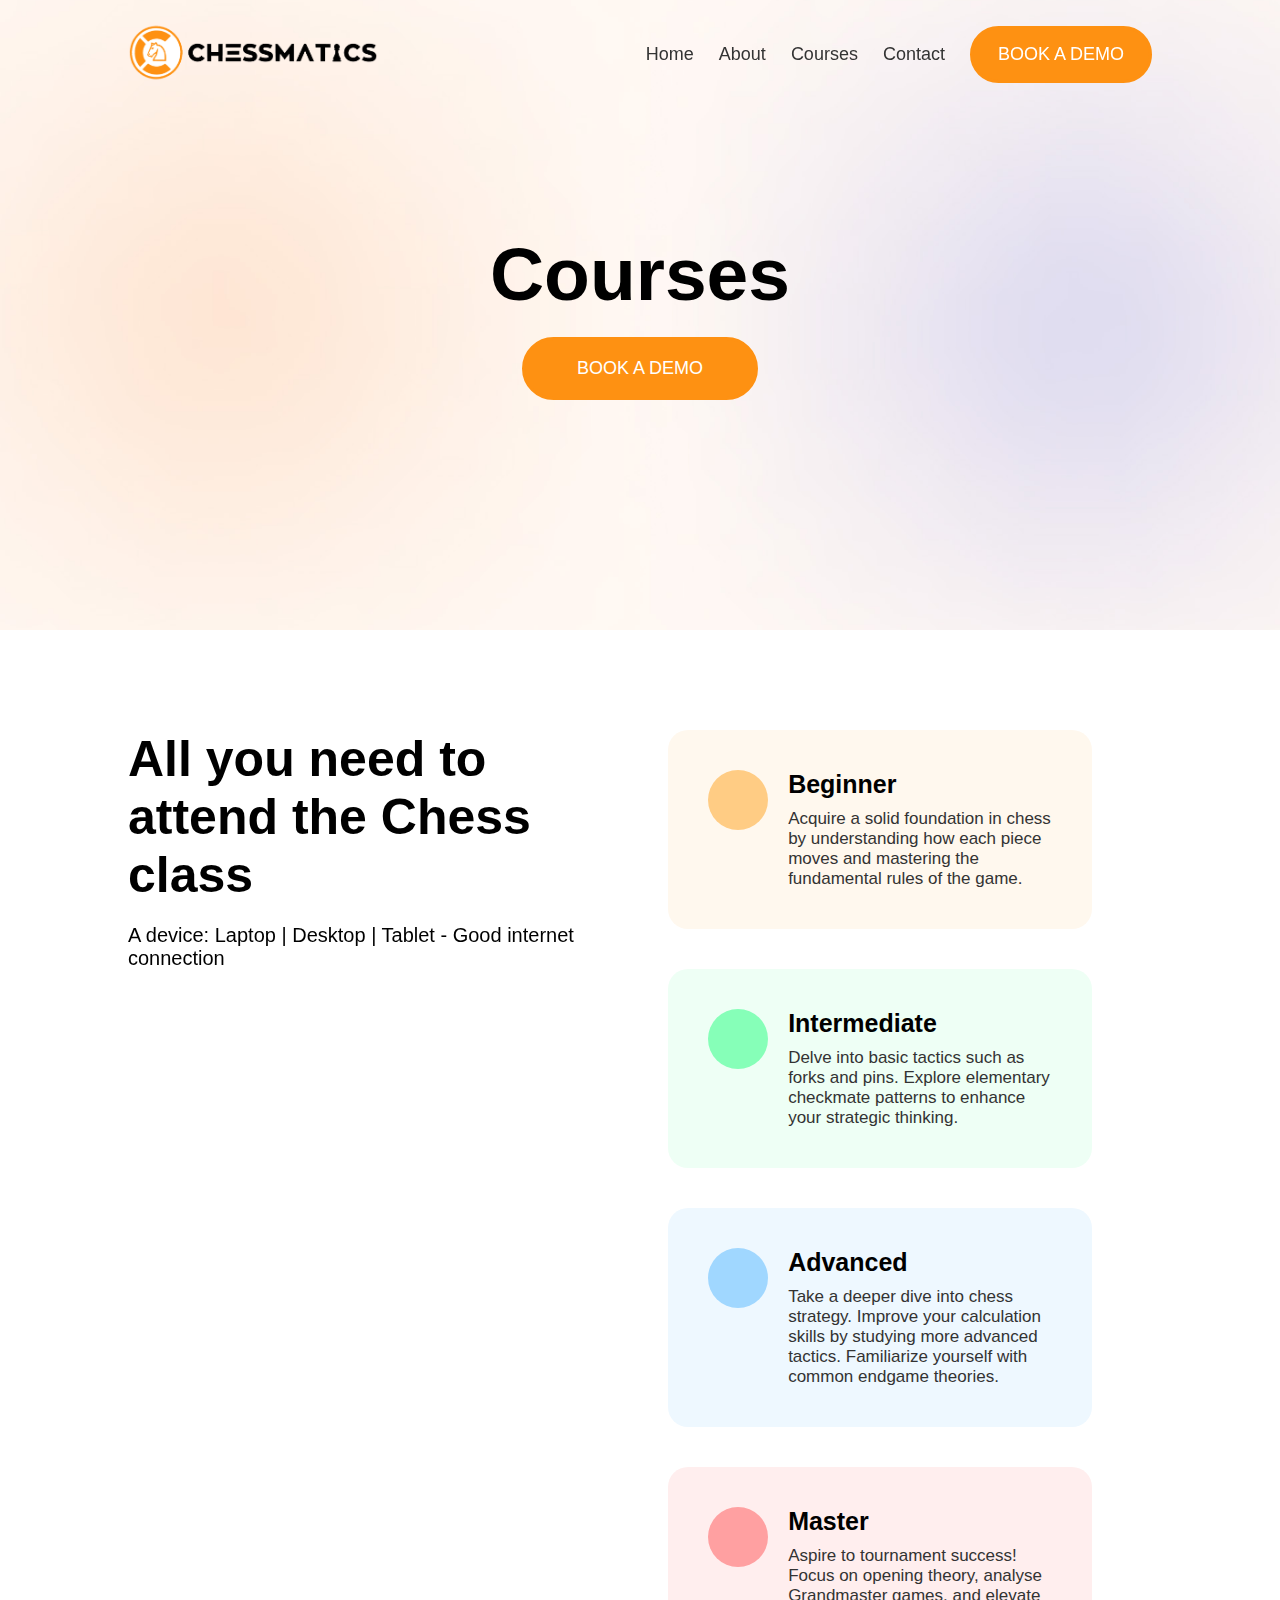
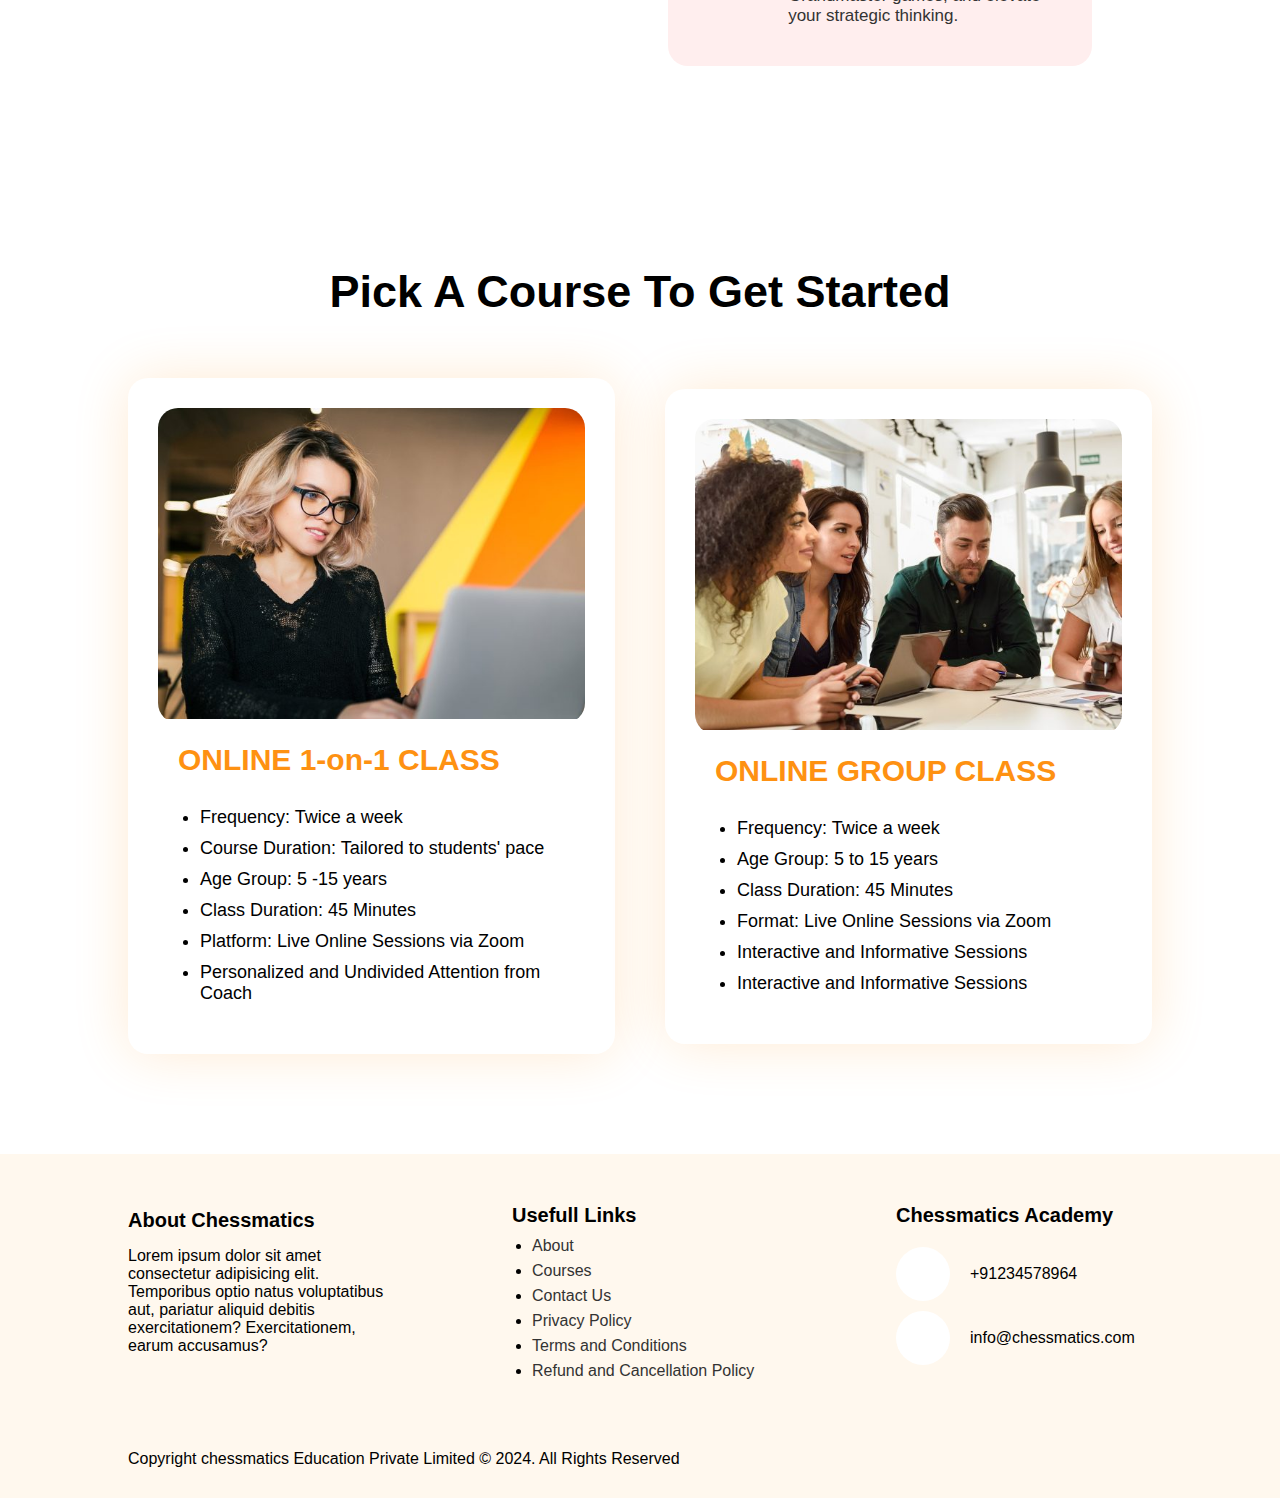
==== commit 8b3d210e: "revision changes" ====
--- a/courses.html
+++ b/courses.html
@@ -38,6 +38,7 @@
             <li><a href="#">About</a></li>
             <li><a href="./courses.html">Courses</a></li>
             <li><a href="#">Contact</a></li>
+            <li><button class="book">BOOK A DEMO</button></li>
           </ul>
 
           <div class="nav-btn">
--- a/css/style.css
+++ b/css/style.css
@@ -37,6 +37,26 @@
 img {
   width: 100%;
   height: 100%;
+}
+
+.book {
+  outline: none;
+  border: none;
+  background: var(--primaryColor);
+  border: 3px solid var(--primaryColor);
+  padding: 18px 52px;
+  color: #fff;
+  font-size: 18px;
+  border-radius: 60px;
+  cursor: pointer;
+  transition: all 0.3s ease;
+}
+
+
+.book:hover {
+  background: transparent;
+  border: 3px solid var(--primaryColor);
+  color: var(--black);
 }
 
 /* Navbar start  */
@@ -96,24 +116,11 @@
   color: var(--primaryColor);
 }
 
-.nav-links button {
-  outline: none;
-  border: none;
-  background: var(--primaryColor);
-  border: 2px solid var(--primaryColor);
-  padding: 15px 32px;
-  color: #fff;
-  font-size: 18px;
-  border-radius: 60px;
-  cursor: pointer;
-  transition: all 0.3s ease;
-}
-
-.nav-links button:hover {
-  background: transparent;
-  border: 2px solid var(--primaryColor);
-  color: var(--black);
-}
+
+.nav-links .book {
+  padding: 15px 25px;
+}
+
 
 @media (max-width: 760px) {
   .logo {
@@ -263,29 +270,11 @@
   margin-bottom: 20px;
 }
 
-.heroContent button,
-.courseHeroInner button {
-  outline: none;
-  border: none;
-  background: var(--primaryColor);
-  border: 3px solid var(--primaryColor);
-  padding: 18px 52px;
-  color: #fff;
-  font-size: 18px;
-  border-radius: 60px;
-  cursor: pointer;
-  transition: all 0.3s ease;
-}
-
-.heroContent button:hover,
-.courseHeroInner button:hover {
-  background: transparent;
-  border: 3px solid var(--primaryColor);
-  color: var(--black);
-}
 
 .heroImage {
   width: 100%;
+  border-radius: 35px;
+  overflow: hidden;
 }
 
 /* Hero end  */
@@ -471,16 +460,6 @@
   border-color: var(--primaryColor);
 }
 
-.chooseBox ul {
-  list-style: disc;
-  font-size: 20px;
-  display: flex;
-  flex-direction: column;
-  gap: 10px;
-  padding: 0 30px;
-  align-self: flex-start;
-}
-
 .chooseBadge {
   padding: 20px;
   width: 80px;
@@ -494,8 +473,10 @@
   color: var(--primaryColor);
 }
 
-.chooseBox h3 {
-  font-size: 25px;
+.chooseBox p {
+  font-weight: 600;
+  text-align: center;
+  font-size: 20px;
 }
 
 /* Choose Us end */
@@ -532,6 +513,7 @@
 .courseImage {
   width: 100%;
   height: auto;
+  max-height: 500px;
   border-radius: 20px;
   overflow: hidden;
 }
@@ -591,7 +573,7 @@
   display: flex;
   flex-direction: column;
   align-items: center;
-  justify-content: center;
+  justify-content: start;
   text-align: center;
   gap: 20px;
   width: 30%;
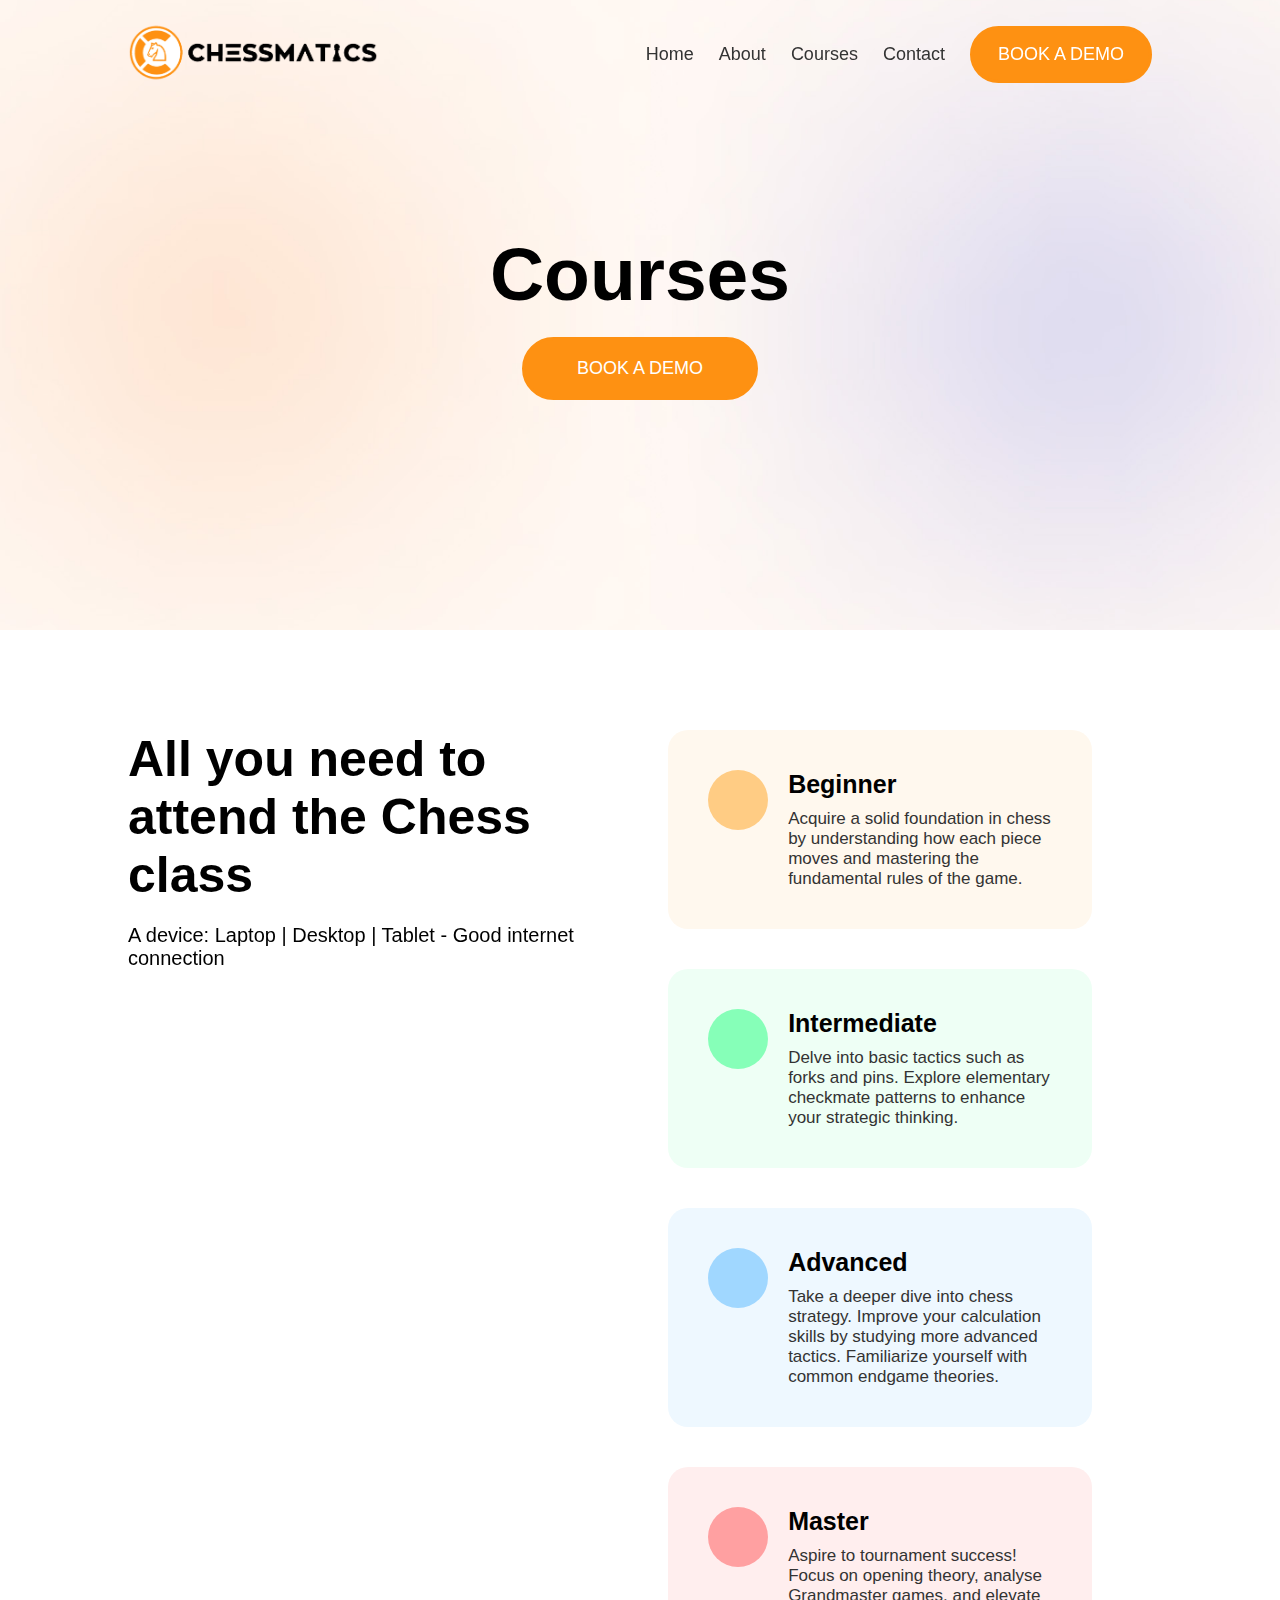
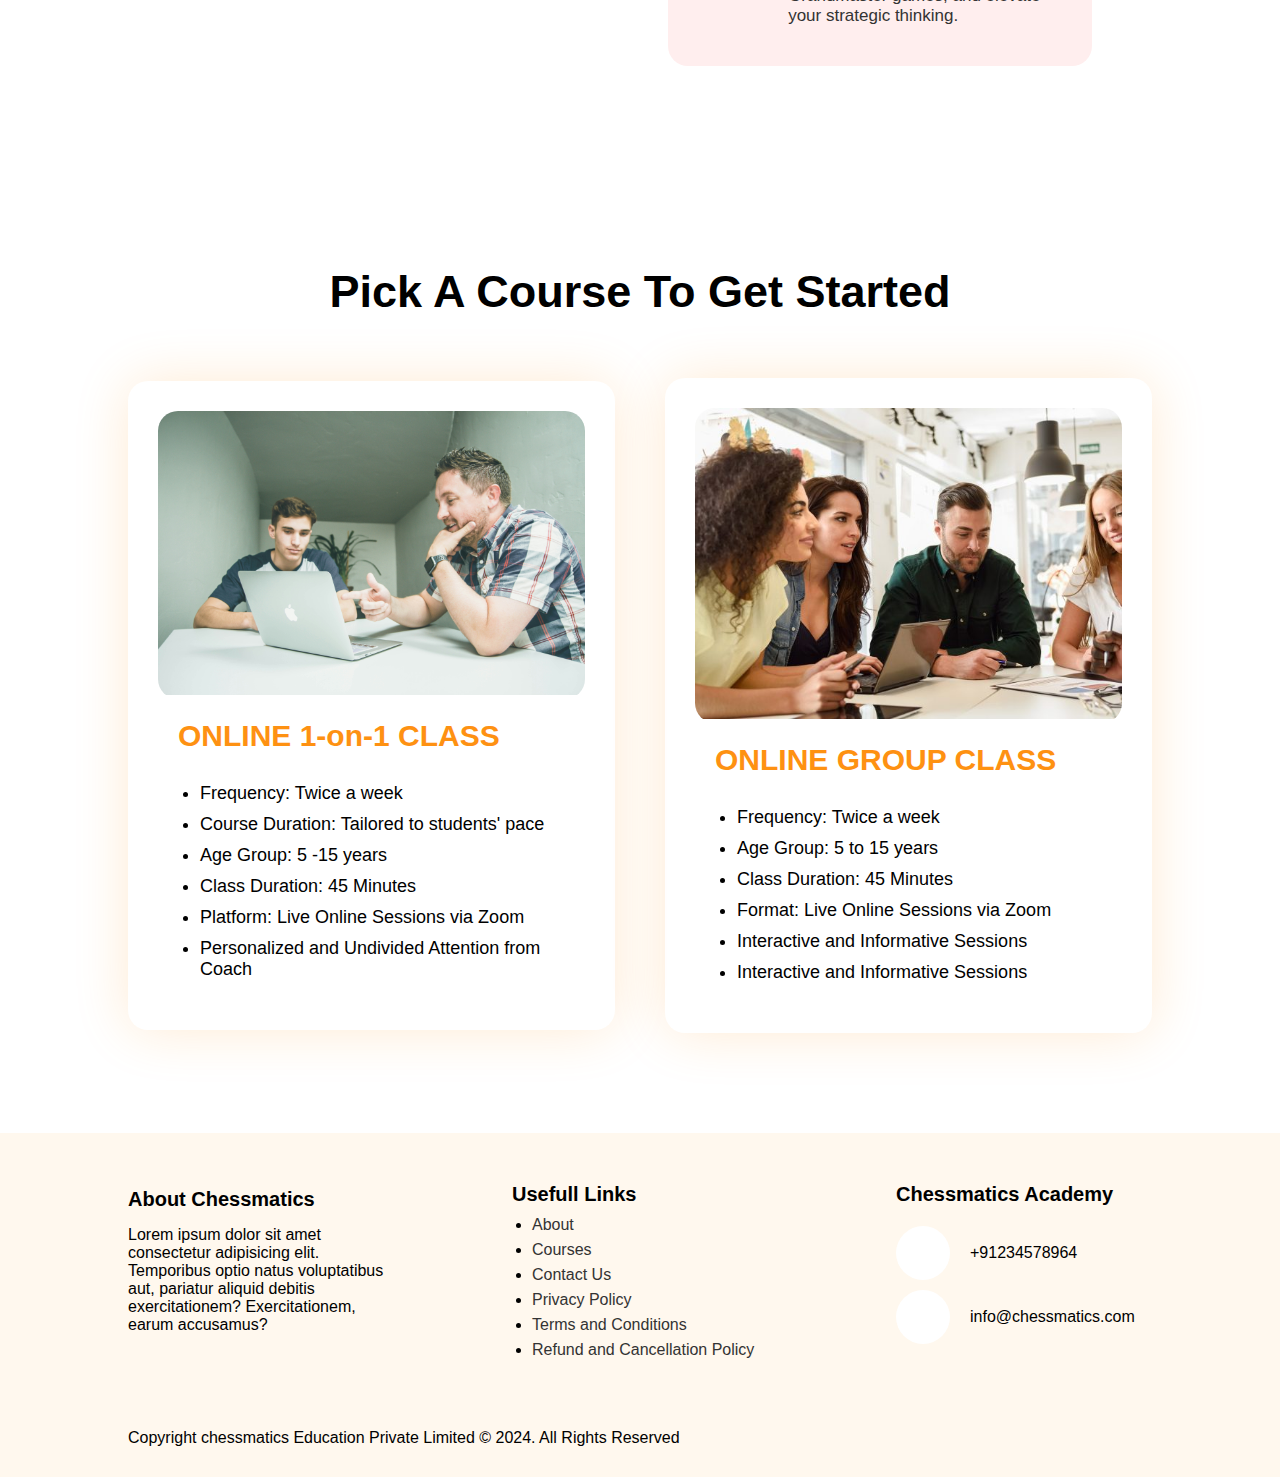
==== commit 38235f5b: "forgot course image" ====
--- a/courses.html
+++ b/courses.html
@@ -14,15 +14,14 @@
     <link rel="stylesheet" href="./css/style.css" />
   </head>
   <body>
-
     <div class="popupForm">
       <from class="form">
         <i class="fa-solid fa-xmark"></i>
         <h3>BOOK A DEMO</h3>
-        <input type="text" placeholder="Parents Name">
-      <input type="text" placeholder="Child Name">
-      <input type="text" placeholder="Phone Number">
-      <button type="submit">Submit</button>
+        <input type="text" placeholder="Parents Name" />
+        <input type="text" placeholder="Child Name" />
+        <input type="text" placeholder="Phone Number" />
+        <button type="submit">Submit</button>
       </from>
     </div>
 
@@ -52,15 +51,11 @@
       </div>
     </header>
 
-
-
-
-
     <section id="courseHero">
       <div class="container">
         <div class="courseHeroInner">
-            <h1>Courses</h1>
-            <button class="book">BOOK A DEMO</button>
+          <h1>Courses</h1>
+          <button class="book">BOOK A DEMO</button>
         </div>
       </div>
     </section>
@@ -79,7 +74,9 @@
           </div>
           <div class="levelsRight">
             <div class="levelBox">
-              <div class="levelBadge"><i class="fa-solid fa-cow"></i></div>
+              <div class="levelBadge">
+                <i class="fa-solid fa-chess-pawn"></i>
+              </div>
               <div>
                 <h4>Beginner</h4>
                 <p>
@@ -89,7 +86,9 @@
               </div>
             </div>
             <div class="levelBox">
-              <div class="levelBadge"><i class="fa-solid fa-horse"></i></div>
+              <div class="levelBadge">
+                <i class="fa-solid fa-chess-rook"></i>
+              </div>
               <div>
                 <h4>Intermediate</h4>
                 <p>
@@ -101,7 +100,7 @@
             </div>
             <div class="levelBox">
               <div class="levelBadge">
-                <i class="fa-solid fa-republican"></i>
+                <i class="fa-solid fa-chess-knight"></i>
               </div>
               <div>
                 <h4>Advanced</h4>
@@ -113,7 +112,9 @@
               </div>
             </div>
             <div class="levelBox">
-              <div class="levelBadge"><i class="fa-solid fa-dragon"></i></div>
+              <div class="levelBadge">
+                <i class="fa-solid fa-chess-king"></i>
+              </div>
               <div>
                 <h4>Master</h4>
                 <p>
@@ -126,7 +127,6 @@
         </div>
       </div>
     </section>
-
 
     <section id="courses">
       <div class="container">
@@ -137,7 +137,7 @@
         <div class="courseGrid">
           <div class="courseBox">
             <div class="courseImage">
-              <img src="./images/course1.jpg" alt="course image" />
+              <img src="./images/kenny-eliason-y_6rqStQBYQ-unsplash.jpg" alt="course image" />
             </div>
             <div class="courseContent">
               <h3>ONLINE 1-on-1 CLASS</h3>
@@ -172,7 +172,6 @@
       </div>
     </section>
 
-
     <footer>
       <div class="container">
         <div class="footerTop">
